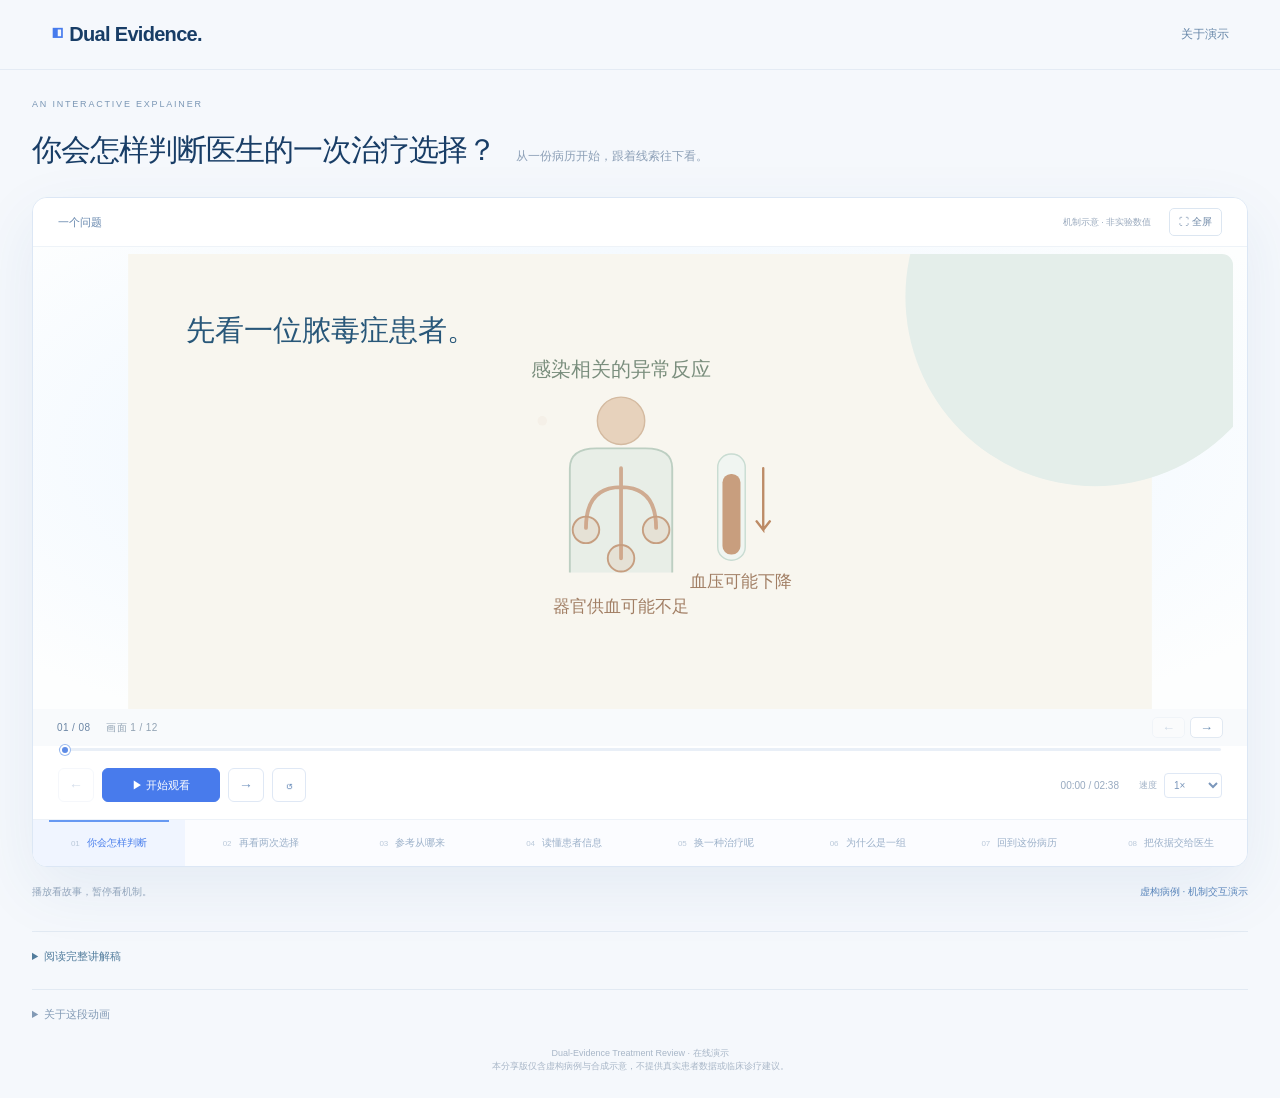
==== mechanism.html @ b8f43f41 "Publish interactive treatment-review demo" ====
<!doctype html>
<html lang="zh-CN"><head><meta charset="utf-8"><meta name="viewport" content="width=device-width,initial-scale=1"><meta name="description" content="从一次医生的治疗选择出发，跟随病历中的线索理解双视角复盘。"><title>你会怎样判断这次治疗选择？— Dual Evidence</title><link rel="stylesheet" href="mechanism.css"><link rel="stylesheet" href="motion-design.css"><link rel="stylesheet" href="story-opening.css"><link rel="stylesheet" href="narration.css?v=casemotion20261106"><link rel="stylesheet" href="intro-storyboard.css?v=casemotion20261106"><link rel="stylesheet" href="crowd-frequency.css?v=casemotion20261106"><script defer src="crowd-frequency.js?v=casemotion20261106"></script><script defer src="motion-design.js?v=casemotion20261106"></script><link rel="stylesheet" href="dose-primer.css?v=casemotion20261106"><script defer src="dose-primer.js?v=casemotion20261106"></script><script defer src="intro-storyboard.js?v=casemotion20261106"></script><script defer src="story-opening.js?v=casemotion20261106"></script><script defer src="narration.js?v=casemotion20261106"></script><script defer src="cue-flow.js?v=casemotion20261106"></script><link rel="stylesheet" href="mechanism-story.css?v=casemotion20261106"><script defer src="mechanism-story.js?v=casemotion20261106"></script><script defer src="mechanism.js?v=casemotion20261106"></script></head>
<body>
<header class="mg-header"><a href="index.html" class="brand"><span>◧</span> Dual Evidence.</a><a href="#about">关于演示</a></header>
<main>
<div class="page-intro"><p>AN INTERACTIVE EXPLAINER</p><h1>你会怎样判断医生的一次治疗选择？</h1><span>从一份病历开始，跟着线索往下看。</span></div>
<section id="film" class="film" tabindex="0" aria-label="可交互算法机制动画">
<div class="film-top"><span id="act-label">THE QUESTION / 一个问题</span><div><span class="schematic">机制示意 · 非实验数值</span><button id="fullscreen" aria-label="切换全屏">⛶ 全屏</button></div></div>
<div class="stage-wrap"><div class="stage" id="stage" aria-label="动画画面"></div><button id="camera" class="camera">看全图</button></div>
<div class="caption-row"><div class="narration-meta"><span id="scene-counter">01 / 08</span><span id="narration-position">讲解</span><div class="sentence-controls"><button id="sentence-prev" aria-label="上一句讲解">←</button><button id="sentence-next" aria-label="下一句讲解">→</button></div></div><p id="caption" aria-live="polite"></p></div>
<div id="story-controls" class="story-controls" hidden><span>合成情境 · 非真实病例</span><div role="group" aria-label="比较两种信息视角"><button id="frequency-only" aria-pressed="false">只看历史频率</button><button id="patient-context" aria-pressed="true">＋ 加入患者信息</button></div></div>
<div class="progress-track"><label class="sr-only" for="seek">影片进度</label><input id="seek" type="range" min="0" max="86" step="0.1" value="0"></div>
<div class="controls"><div class="play-controls"><button id="previous" aria-label="上一幕">←</button><button id="play" class="play">▶ 开始观看</button><button id="next" aria-label="下一幕">→</button><button id="restart" aria-label="从头播放">↺</button></div><span id="clock">00:00 / 01:26</span><label class="speed"><span>速度</span><select id="speed" aria-label="播放速度"><option value="0.75">0.75×</option><option value="1" selected>1×</option><option value="1.5">1.5×</option></select></label></div>
<nav id="chapters" class="chapters" aria-label="动画章节"></nav>
</section>
<div class="under-film"><span>播放看故事，暂停看机制。</span><a href="#about">虚构病例 · 机制交互演示</a></div>
<details class="notes transcript"><summary>阅读完整讲解稿</summary><div id="transcript"></div></details>
<details class="notes"><summary>关于这段动画</summary><p>脓毒症定义参考 <a href="https://www.who.int/health-topics/sepsis/" target="_blank" rel="noopener">WHO</a>，临床背景参考 <a href="https://sccm.org/survivingsepsiscampaign/guidelines-and-resources/surviving-sepsis-campaign-adult-guidelines" target="_blank" rel="noopener">Surviving Sepsis Campaign 指南</a>。是否补液、是否使用升压药及具体剂量，需结合患者情况判断。本页说明研究方法。</p><p>图形、轨迹与档位均为机制示意。一个联合 latent–Practice 模型、一个配套 GRU；不进行 latent 平均或多模型投票。点击画面中的节点查看对应定义。</p><p>历史记录动作用于训练监督；新病例的当前记录动作在参考生成后进入复盘比较。预测比较的解释限于模型支持，真实治疗效应还需要因果研究。完整的分支资格、目标细化和停止规则未在动画展开。</p><p>原创 SVG / CSS 动效，无外部素材或模型调用。键盘：左右箭头切幕，空格播放；系统减少动态效果设置会简化运动。</p></details>
</main>
<dialog id="detail" class="detail"><button id="close-detail" class="close-detail" aria-label="关闭机制说明">×</button><span id="detail-tag"></span><h2 id="detail-title"></h2><div id="detail-body"></div><button id="resume-detail" class="resume-detail">继续观看 →</button></dialog>
<footer id="about">Dual-Evidence Treatment Review · 在线演示<br>本分享版仅含虚构病例与合成示意，不提供真实患者数据或临床诊疗建议。</footer>
</body></html>
---- mechanism.css ----
:root{font-family:Inter,-apple-system,BlinkMacSystemFont,"PingFang SC","Microsoft YaHei",sans-serif;color:#183d66;background:#f5f8fc;font-synthesis:none;--blue:#467bed;--teal:#24a9a6;--orange:#ed9971;--ink:#183d66;--muted:#7b91ac}*{box-sizing:border-box}body{margin:0}a{color:inherit;text-decoration:none}button,input,select{font:inherit}button{cursor:pointer}button:focus-visible,a:focus-visible,input:focus-visible,select:focus-visible,summary:focus-visible,[tabindex]:focus-visible{outline:3px solid #ffba83;outline-offset:5px}button:disabled{opacity:.3;cursor:default}.mg-header{height:70px;display:flex;align-items:center;justify-content:space-between;padding:0 4vw;border-bottom:1px solid #e4ebf4}.brand{font-size:20px;font-weight:750;letter-spacing:-.7px}.brand span{color:var(--blue);font-size:27px;vertical-align:-2px}.mg-header>a:last-child{font-size:12px;color:#6686a8}main{max-width:1380px;padding:0 32px;margin:auto}.page-intro{padding:29px 0 25px;display:flex;align-items:baseline;gap:20px;flex-wrap:wrap}.page-intro p{font-size:9px;letter-spacing:1.8px;color:#7b97b5;flex-basis:100%;margin:0 0 -7px}.page-intro h1{font-size:30px;line-height:1.5;letter-spacing:-1px;font-weight:600;margin:0}.page-intro>span{color:#8da0b7;font-size:12px}.film{--progress:0%;background:#fff;border:1px solid #dce7f5;border-radius:15px;overflow:hidden;box-shadow:0 15px 55px #2257a511;outline:none;position:relative}.film-top{height:49px;padding:0 25px;display:flex;align-items:center;justify-content:space-between;border-bottom:1px solid #eef3f8}.film-top>span{font-size:11px;font-weight:650;color:#6586ad}.film-top>div{display:flex;align-items:center;gap:18px}.schematic{font-size:9px;color:#99a9bd}.film-top button{background:none;border:1px solid #dce6f1;border-radius:5px;color:#6d87a6;padding:6px 9px;font-size:10px}.stage{background:radial-gradient(ellipse at 50% 30%,#edf5ff 0%,#f9fcff 49%,#fff 79%);position:relative;padding:7px 14px 0;min-height:260px}.stage svg{width:100%;max-height:455px;display:block;overflow:visible}.stage text{font-family:inherit}.scene-root{animation:scene-in .5s ease}.svg-label{font-size:21px;fill:#355c87;font-weight:550}.svg-overline{font-size:16px;fill:#6688ad;font-weight:600}.svg-small{font-size:15px;fill:#95a6b8}.orange-text{font-size:16px;fill:#d28d69}.statement{font-size:34px;font-weight:650;fill:#278e9d;letter-spacing:1px}.big-symbol{font-size:66px;fill:#b0c5dd;font-weight:300}.card>rect:not(.card-shadow){fill:#fff;stroke:#c9dbf6;stroke-width:1.5}.card.teal>rect:not(.card-shadow){fill:#f2fcfa;stroke:#99d5ce}.card.orange>rect:not(.card-shadow){fill:#fff8f3;stroke:#f2c6ad}.card-shadow{fill:#2f6bb40a;stroke:none}.card-title{font-size:24px;fill:#285588;font-weight:600}.card.teal .card-title{fill:#268c88}.card.orange .card-title{fill:#c07b54}.card-sub{font-size:16px;fill:#94a9bf}.connector{fill:none;stroke-width:2;stroke:#bed4f4}.connector.teal{stroke:#aadbd4}.connector.orange{stroke:#ecc7af}.arrow.blue{fill:#8fbae9}.arrow.teal{fill:#78c9bd}.arrow.orange{fill:#e1af8b}.travel circle{fill:#5a8bed;filter:drop-shadow(0 0 5px #92b6ff)}.travel.teal circle{fill:#41b9aa}.travel.orange circle{fill:#efb18a}.distribution-card>rect{fill:#fff;stroke:#d5e4f4;stroke-width:1.5;filter:drop-shadow(0 10px 15px #3668a70b)}.bar.blue{fill:#6d9eee}.bar.teal{fill:#64c6b8}.bar.orange{fill:#eaa77c}.distribution-card .bar:last-child{fill:#ecaa7c}.hotspot{cursor:pointer;outline:none}.hotspot .hot-pin circle{fill:#fff;stroke:#8eb9f3;stroke-width:1.4}.hotspot .hot-pin path{stroke:#548ce1;stroke-width:1.4;fill:none}.hotspot:hover .hot-pin circle,.hotspot:focus-visible .hot-pin circle{fill:#dcecff;stroke:#528ce6;stroke-width:2}.hotspot:hover .card-shadow{fill:#3d74b11b}.hotspot:focus-visible>rect,.hotspot:focus-visible .card>rect:not(.card-shadow){stroke:#eea56f;stroke-width:3}.is-playing .hot-pin circle{animation:hotpulse 3s ease-in-out infinite}.panel>rect{fill:#fff;stroke:#d0e1f7;stroke-width:1.5;filter:drop-shadow(0 8px 15px #356fbc0c)}.panel.teal>rect{fill:#f6fffc;stroke:#b7e6db}.panel-title{font-size:25px;font-weight:650;fill:#416a9f}.panel.teal .panel-title{fill:#279a91}.panel-caption{font-size:18px;fill:#6c8dac}.panel.teal .panel-caption{fill:#5ca797}.set-tile rect{fill:#edf2f8;stroke:#e2eaf4;stroke-width:1}.set-tile.selected rect{fill:#a5ded0;stroke:#68c0ad;stroke-width:1.2}.tile-number{font-size:18px;fill:#a3b4c7}.set-tile.selected .tile-number{fill:#287a6d;font-weight:600}.tag rect{fill:#edf4ff;stroke:#cce0fb;stroke-width:1}.tag.teal rect{fill:#e8f8f0;stroke:#b9e6d6}.tag.orange rect{fill:#fff2e9;stroke:#f1d5bf}.tag-text{font-size:13px;fill:#7b98bc}.tag.teal .tag-text{fill:#60a491}.person-head{fill:#f2c9af}.person-body{fill:#6b98e4}.doctor-body{fill:#fff;stroke:#a4bddb;stroke-width:1.5}.coat-line{fill:none;stroke:#aac5dd;stroke-width:2}.doctor-cross{fill:none;stroke:#4eb6aa;stroke-width:3}.timeline-line{stroke:#d0e0f2;stroke-width:2}.timeline-dot{fill:#8db5ed}.dose-bar{fill:#edbb91}.halo{fill:#e3edfd;stroke:#c8ddf8;stroke-dasharray:5 10}.core{fill:url(#coreGradient);stroke:#99bceb;stroke-width:1.5;filter:drop-shadow(0 10px 14px #3665a826)}.core-title{font-size:25px;fill:#fff;font-weight:600}.core-sub{font-size:16px;fill:#a8c8e7}.learning-core .core-sub{fill:#d2f0f2}.history-stack>rect{fill:#fff;stroke:#cbdcf1;stroke-width:1.5}.history-stack>rect:nth-child(1){fill:#e8f0fa}.history-stack>rect:nth-child(2){fill:#f2f7fd}.chart-axis{stroke:#d9e4f0;stroke-width:1.5;fill:none}.draw{fill:none;stroke-width:4;stroke-linejoin:round;stroke-linecap:round}.draw.blue{stroke:#5e8ce9}.draw.teal{stroke:#42baa8}.draw.orange{stroke:#e8ac84}.latent-halo{fill:#dceaff;stroke:#c1d7fa;stroke-dasharray:4 7}.latent-circle{fill:#5b8ce8;stroke:#aac8f8;stroke-width:3;filter:drop-shadow(0 0 14px #80aeef55)}.latent-z{font-size:34px;font-style:italic;fill:white}.gru-core>rect{fill:#467ded;stroke:#c6dbfb;stroke-width:1.5;filter:drop-shadow(0 12px 18px #386ac426)}.model-title{fill:#fff;font-size:38px;font-weight:700;letter-spacing:3px}.recur-arrow{stroke:#92b9ef;stroke-width:2;fill:none;stroke-dasharray:5 5}.future-chart>rect{fill:#fff;stroke:#d5e4f5;stroke-width:1.5}.rule-sheet>rect{fill:#fff;stroke:#d3e1f3;stroke-width:1.5;filter:drop-shadow(0 8px 10px #3057970c)}.sheet-line{fill:none;stroke:#d3e0ef;stroke-width:5;stroke-linecap:round}.direction-up,.direction-down{font-size:46px;fill:#82b6e7}.direction-down{fill:#86cdbb}.range-learner>rect{fill:#effaf7;stroke:#a7d9cd;stroke-width:1.5}.range-learner .card-title{font-size:24px;fill:#329d91}.range-learner .card-sub{fill:#76b4a5}.fixed-model>rect{fill:#467cea;stroke:#bfdbfe;stroke-width:2;filter:drop-shadow(0 10px 14px #3667ab22)}.fixed-model .card-title{fill:#fff}.lock rect{fill:#d7e8ff}.lock path{stroke:#d7e8ff;stroke-width:3;fill:none}.mini-reference>rect{fill:#fff;stroke:#c8def7;stroke-width:1.5}.mini-reference.teal>rect{fill:#f3fcf8;stroke:#b3e2d3}.evidence-card>rect{fill:white;stroke:#d1e2f5;stroke-width:1.5}.evidence-card.teal>rect{stroke:#bce4d8}.packet-stack>rect{fill:#fff;stroke:#c1d4ef;stroke-width:1.5}.packet-stack>rect:first-child{fill:#ebf3fc}.packet-stack .card-title{font-size:23px}.evidence-dot{fill:#84cdb5}.data-dot{fill:#8bb2ed}.caption-row{display:flex;align-items:center;justify-content:space-between;gap:20px;padding:12px 30px 25px;min-height:75px}.caption-row>span:first-child{font-size:10px;letter-spacing:1px;color:#a5b6c8;white-space:nowrap}.caption-row p{font-size:21px;line-height:1.6;color:#395c84;font-weight:500;margin:0;text-align:center;flex:1;letter-spacing:-.3px}.click-hint{font-size:9px;color:#97aec7;display:flex;align-items:center;gap:6px;white-space:nowrap}.click-hint i{width:6px;height:6px;background:#88b5f0;border-radius:50%;box-shadow:0 0 0 3px #edf5ff}.progress-track{padding:0 26px;line-height:0}.progress-track input{appearance:none;width:100%;margin:0;height:3px;cursor:pointer;border-radius:4px;background:linear-gradient(to right,#5d8be6 var(--progress),#e9eff7 var(--progress))}.progress-track input::-webkit-slider-thumb{appearance:none;width:10px;height:10px;border-radius:50%;background:#5d8be6;border:2px solid white;box-shadow:0 0 0 1px #9dbbee}.progress-track input::-moz-range-thumb{width:8px;height:8px;border-radius:50%;background:#5d8be6;border:2px solid white}.controls{display:flex;align-items:center;gap:20px;padding:17px 25px}.play-controls{display:flex;align-items:center;gap:8px}.controls button{border:1px solid #dfe8f5;border-radius:6px;background:#fff;color:#7495bf;padding:0 10px;height:34px;min-width:34px;font-size:14px}.controls button:hover{background:#f3f7fd}.controls .play{padding:0 21px;background:#487bec;border-color:#487bec;color:#fff;font-size:11px;font-weight:600;min-width:118px}.controls .play:hover{background:#376bd9}#clock{margin-left:auto;font-size:10px;color:#98aac0;font-variant-numeric:tabular-nums;white-space:nowrap}.speed{font-size:9px;color:#a0b1c6;display:flex;align-items:center;gap:7px}.speed select{font-size:10px;color:#7b97bb;border:1px solid #dfe8f5;background:white;border-radius:4px;padding:5px}.chapters{display:grid;grid-template-columns:repeat(8,1fr);border-top:1px solid #edf2f8;background:#fbfcff}.chapters button{padding:16px 9px;border:0;background:transparent;color:#9bb0c9;font-size:10px;position:relative;white-space:nowrap}.chapters button>span{font-size:8px;margin-right:7px;color:#bac9da}.chapters button[aria-pressed=true]{color:#487eec;background:#f0f5ff}.chapters button[aria-pressed=true]:before{content:"";position:absolute;top:0;left:16px;right:16px;background:#6799f2;height:2px}.chapters button:hover{background:#f3f7fd}.under-film{display:flex;align-items:center;justify-content:space-between;padding:18px 0;font-size:10px;color:#96a8bd}.under-film a{color:#5d88bd}.notes{margin:14px 0 25px;border-top:1px solid #e2eaf3;padding-top:17px}.notes summary{cursor:pointer;font-size:11px;color:#829ab5}.notes p{font-size:11px;color:#93a4b9;line-height:1.9;max-width:1000px}.detail{border:1px solid #d4e3f5;padding:35px;max-width:580px;width:calc(100% - 36px);border-radius:19px;color:#35577f;box-shadow:0 30px 100px #16386b33;max-height:85vh;overflow:auto}.detail::backdrop{background:#17396944;backdrop-filter:blur(7px)}.detail>span{font-size:10px;letter-spacing:1.8px;color:#84a3c5}.detail h2{font-size:23px;line-height:1.5;font-weight:550;margin:13px 0 22px;letter-spacing:-.5px}.detail p{font-size:13px;line-height:1.95;color:#718ba7;margin:13px 0}.close-detail{position:absolute;top:14px;right:15px;border:0;background:none;color:#a4b5c8;font-size:25px;width:30px;height:30px}.formula{font-size:16px;line-height:1.9;padding:17px 20px;background:#f0f6ff;border-left:2px solid #8bb2ed;border-radius:5px;color:#5d83b6;margin:17px 0}.detail-pair{display:grid;grid-template-columns:1fr 1fr;gap:13px;margin:22px 0}.detail-pair>span{background:#f4f8fd;padding:17px;border-radius:9px;color:#92a7be;font-size:11px;line-height:1.8}.detail-pair b{color:#6186b0;font-size:14px;font-weight:550}.resume-detail{margin-top:15px;border:0;background:#497cec;border-radius:6px;padding:12px 18px;color:white;font-size:12px}.detail-link{font-size:12px;color:#5388d9;display:inline-block;margin-top:14px}footer{font-size:9px;color:#a8b6c7;text-align:center;padding:0 0 25px}.sr-only{position:absolute;width:1px;height:1px;margin:-1px;overflow:hidden;clip:rect(0,0,0,0);white-space:nowrap;border:0}.film:fullscreen{width:100vw;height:100vh;border-radius:0;display:flex;flex-direction:column}.film:fullscreen .stage{flex:1;min-height:150px;display:flex;align-items:center;justify-content:center}.film:fullscreen .stage svg{max-height:67vh}.film:fullscreen .caption-row{min-height:70px}.theater .film{position:fixed;inset:0;z-index:10;border-radius:0;overflow:auto}.theater{overflow:hidden}.theater .stage svg{max-height:60vh}@keyframes hotpulse{50%{stroke:#487df0;filter:drop-shadow(0 0 5px #8bbcff)}}@keyframes scene-in{from{opacity:.4;transform:translateY(6px)}to{opacity:1;transform:translateY(0)}}
@media(min-width:601px) and (max-height:850px){.stage svg{max-height:385px}.film:fullscreen .stage svg{max-height:58vh}.caption-row{padding:8px 25px 19px;min-height:64px}.controls{padding:14px 25px}.film:fullscreen .stage{min-height:200px}}
@media(max-width:900px){main{padding:0 20px}.page-intro h1{font-size:26px}.page-intro>span{font-size:11px}.caption-row p{font-size:17px}.click-hint{font-size:8px}.chapters button{font-size:9px;padding:15px 4px}.chapters button>span{display:none}.stage{padding:4px 0}.detail h2{font-size:21px}}
@media(max-width:600px){.mg-header{height:58px;padding:0 18px}.brand{font-size:17px}.brand span{font-size:22px}.mg-header>a:last-child{font-size:10px}main{padding:0 12px}.page-intro{padding:25px 4px 20px;gap:12px}.page-intro h1{font-size:25px}.page-intro p{font-size:8px;margin-bottom:-4px}.page-intro>span{display:none}.film{border-radius:11px}.film-top{height:42px;padding:0 14px}.film-top>span{font-size:10px}.film-top>div{gap:8px}.schematic{font-size:7px}.film-top button{font-size:8px;padding:5px 7px}.stage{overflow-x:auto;min-height:270px;padding:18px 12px 8px;scrollbar-color:#9ebced #f1f6fd}.stage svg{min-width:720px;width:720px;height:320px;max-height:none}.caption-row{display:grid;grid-template-columns:1fr auto;gap:8px;padding:12px 17px 20px;min-height:95px}.caption-row>span:first-child{font-size:8px}.caption-row p{grid-column:1/-1;grid-row:2;font-size:17px;text-align:left;line-height:1.7;letter-spacing:0}.click-hint{grid-column:2;grid-row:1;font-size:8px}.click-hint:before{content:"左右滑动画面 · ";font-size:8px}.progress-track{padding:0 17px}.controls{padding:15px 13px;gap:9px;flex-wrap:wrap}.play-controls{gap:5px}.controls button{min-width:28px;padding:0 7px;height:32px;font-size:12px}.controls .play{min-width:93px;padding:0 10px;font-size:10px}.controls #restart{display:none}#clock{font-size:8px;margin-left:auto}.speed{gap:0}.speed>span{display:none}.speed select{font-size:8px;padding:5px 3px}.chapters{grid-template-columns:repeat(4,1fr)}.chapters button{font-size:9px;padding:12px 7px;border-top:1px solid #edf2f8}.under-film{font-size:9px;gap:15px;line-height:1.8;align-items:flex-start}.notes p{font-size:10px}.detail{padding:29px 22px}.detail h2{font-size:20px}.detail p{font-size:12px}.formula{font-size:13px;padding:13px}.detail-pair{gap:9px}.detail-pair>span{padding:12px;font-size:10px}.detail-pair b{font-size:12px}.film:fullscreen .stage{display:block;flex:initial;min-height:0}.film:fullscreen .stage svg{max-height:none}.theater .stage svg{max-height:none}footer{font-size:8px}}
.stage-wrap{position:relative}.camera{display:none}.film:fullscreen .stage-wrap{flex:1;display:flex;align-items:center}.film:fullscreen .stage{width:100%}
@media(max-width:600px){.stage{padding:10px 0 23px;min-height:270px;overflow:hidden}.stage svg{width:100%;min-width:0;height:285px}.camera{display:block;position:absolute;bottom:1px;right:16px;padding:4px 9px;border:1px solid #dbe6f4;border-radius:4px;background:#ffffffdb;color:#8ea7c3;font-size:8px}.click-hint:before{content:none}.film:fullscreen .stage-wrap{display:block;flex:initial}.film:fullscreen .stage svg{height:285px}}
.comparison-mark circle{fill:#fff7ef;stroke:#efcaac;stroke-width:1.5}.compare-text{font-size:13px;fill:#c19674}
@media(prefers-reduced-motion:reduce){*{animation:none!important;scroll-behavior:auto!important}.travel{display:none}}
---- motion-design.css ----
/* Depth, material and original medical illustration accents. */
.stage{background:radial-gradient(ellipse at 48% 44%,#e7f3ff 0%,#f3f9ff 46%,#fdfefe 88%)}
.mg-layer,.mg-environment,.mg-foreground{pointer-events:none}
.mg-ground{fill:#7198cb0d}.mg-floor{stroke:#dce9f5;stroke-width:1;fill:none}.mg-atmosphere{fill:#dceeff;opacity:.25}.mg-frame{stroke:#b8d3ee;stroke-width:2;fill:none;opacity:.55}
.mg-orbit{fill:none;stroke:#b4d0f1;stroke-width:1.4;stroke-dasharray:55 12 4 12;opacity:.7}.mg-orbit.teal{stroke:#afdcd7}.mg-dot.blue{fill:#6796ed}.mg-dot.teal{fill:#4dbbad}.mg-dot.orange{fill:#eba774}
.mg-sheet rect{fill:#fff;stroke:#82aae7;stroke-width:1.6;filter:drop-shadow(0 3px 4px #3463a820)}.mg-sheet path{stroke:#a0bee8;stroke-width:2;fill:none;stroke-linecap:round}.mg-sheet circle{fill:#6696e4}.mg-sheet.teal rect{stroke:#6ec7b8}.mg-sheet.teal path{stroke:#91d5c9}.mg-sheet.teal circle{fill:#55b8a6}
.mg-icon>circle:first-child{fill:#fff;stroke:#b1cdee;stroke-width:1.5;filter:drop-shadow(0 5px 5px #315c9a0d)}.mg-icon>path,.mg-icon>circle:not(:first-child){fill:none;stroke:#73a1e7;stroke-width:2;stroke-linecap:round;stroke-linejoin:round}.mg-icon.teal>circle:first-child{stroke:#b0ded4}.mg-icon.teal>path,.mg-icon.teal>circle:not(:first-child){stroke:#54b8a8}
.mg-pulse{fill:none;stroke:#8ab2ee;stroke-width:2}.mg-pulse.teal{stroke:#65c8b8}.mg-pulse.orange{stroke:#efb089}.mg-support-bracket{fill:none;stroke:#47b49b;stroke-width:2.5;stroke-linecap:round}.mg-grid path{fill:none;stroke:#b7cfe5;stroke-width:.7;opacity:.27}
.mg-lens-glass{fill:#f4fbffe8;stroke:#6696e8;stroke-width:7;filter:drop-shadow(0 7px 8px #294f9d20)}.mg-lens-rim{fill:none;stroke:#c2d9ff;stroke-width:2}.mg-lens-handle{stroke:#4c7ed2;stroke-width:14;stroke-linecap:round}.mg-lens-shine{fill:none;stroke:white;stroke-width:5;stroke-linecap:round}.mg-lens-shadow{fill:#3a69a312}.mg-rare-bar{fill:#efa875;stroke:#df9269;stroke-width:1.5}
.mg-feedback{stroke:#a5c2e4;stroke-width:1.5;stroke-dasharray:5 6;fill:none;opacity:.6}.mg-scan{stroke:#9bbde8;stroke-width:1.5;stroke-dasharray:4 4}.mg-scan-light{fill:#aacffc18}
.mg-param rect{fill:#eaf2fd;stroke:#b7d0ef;stroke-width:1.3}.mg-param text{font-size:22px;text-anchor:middle;fill:#8faed0;font-style:italic}.mg-param.active rect{fill:#6396e7;stroke:#447bd4}.mg-param.active text{fill:white}.mg-param.teal.active rect{fill:#50b9a9;stroke:#339d8d}.mg-param-link{fill:none;stroke:#95b7cd;stroke-width:2}
.mg-package-ticks{fill:none;stroke:#54bba6;stroke-width:2;stroke-linecap:round;stroke-linejoin:round}.mg-human-arc{fill:none;stroke:#a1d8ca;stroke-width:3;stroke-linecap:round}.mg-people circle{fill:#9cbce8}.mg-people path{fill:#c8daf2}
.card-shadow{fill:#376baf10}.rule-sheet>rect,.panel>rect,.mini-reference>rect,.packet-stack>rect{filter:drop-shadow(0 8px 12px #3668a711)}
.film{box-shadow:0 22px 65px #25539514}.film-top{background:#ffffffed}.stage svg{isolation:isolate}
.mg-person-shadow{fill:#4675b412}.mg-hair{fill:#355b85}.mg-face{stroke:#b47f63;stroke-width:1.5;stroke-linecap:round;fill:none}.mg-patient-seam{fill:none;stroke:#5787cf;stroke-width:2}.mg-collar{fill:none;stroke:#b7d2fb;stroke-width:2}.mg-pocket{fill:#a2c2f1}.mg-tablet{fill:#eff6ff;stroke:#91b5e0;stroke-width:1.5}.mg-doctor-arm{fill:none;stroke:#bfd2e5;stroke-width:8;stroke-linecap:round}
---- story-opening.css ----
/* Editorial medical motion graphics: warm paper, ink-blue, restrained coral.
   The same coral action token persists across both evidence views. */
.stage svg.story-svg{border-radius:10px;overflow:hidden}.story-kicker{fill:#73889a;font-size:15px;letter-spacing:1px;font-weight:600}.story-display{fill:#234e71;font-size:39px;font-weight:650;letter-spacing:-1px}.story-heading{fill:#234e71;font-size:29px;font-weight:600}.story-small{fill:#6b8293;font-size:18px}.story-word{fill:#4c84b1;font-size:72px;font-weight:650}.story-question{fill:#bc805f;font-size:43px;font-weight:500}.story-takeaway{fill:#338f85;font-size:22px;font-weight:600}
.story-action>rect{fill:#f2be9e;stroke:#d99d7b;stroke-width:1.5;filter:drop-shadow(0 11px 8px #6d8b9e1c)}.story-action>path{stroke:#fff5e9;stroke-width:6;fill:none;stroke-linecap:round}.story-action-label{fill:#8b593d;font-size:20px;font-weight:600}.story-link{fill:none;stroke:#b6c7d2;stroke-width:2;stroke-dasharray:5 5}.story-pill rect{fill:#e7eef5;stroke:#c7d7e5}.story-pill.teal rect{fill:#d8eee5;stroke:#b2d9cb}.story-pill-label{fill:#577a95;font-size:15px;font-weight:550}.story-pill.teal .story-pill-label{fill:#367e70}.story-vital rect{fill:white;stroke:#bed6cd;stroke-width:2}.story-vital path{fill:none;stroke:#5aab97;stroke-width:3;stroke-linejoin:round}
.story-case-bg{fill:#fffefa;stroke:#cedcde;stroke-width:1.2;filter:drop-shadow(0 8px 9px #46637d0b)}.case-common .story-case-bg{fill:#fffcf8}.story-case-title{font-size:21px;fill:#315d7c;font-weight:600}.story-axis-label{fill:#718b9e;font-size:14px}.story-baseline{stroke:#d5e0e9;stroke-width:1.5}.story-range{fill:#bce2d2;stroke:#8bc4ad;stroke-width:1.2}.story-scale{stroke:#b8c6cf;stroke-width:2}.story-tick{fill:#7792a7}.story-level{fill:#8da1b0;font-size:13px}.story-marker circle{fill:#e6a07d;stroke:#fff8ef;stroke-width:3}.story-marker path{fill:#d8926e}.story-marker-label{fill:#b37755;font-size:13px;font-weight:600}.story-case-outcome{fill:#397b6a;font-size:20px;font-weight:600}.case-common .story-case-outcome{fill:#a5704e}.story-case-reason{fill:#6e8798;font-size:14px}.story-bottom{fill:#416b87;font-size:19px;font-weight:550}
.story-frequency-only{display:none}.frequency-only .story-with-patient{visibility:hidden}.frequency-only .story-frequency-only{display:inline}.story-hidden-line{stroke:#d8e2e7;stroke-width:2;stroke-dasharray:6 7}.story-hidden-label{fill:#91a0aa;font-size:17px}
.story-legend{fill:#78909b;font-size:13px}.story-flight{pointer-events:none}.story-flight rect{fill:#e6a07d;stroke:white;stroke-width:2;filter:drop-shadow(0 3px 5px #b7774b35)}
.story-controls{display:flex;justify-content:space-between;align-items:center;margin:-7px 30px 20px;gap:14px}.story-controls[hidden]{display:none}.story-controls>span{font-size:10px;color:#8a9ba9}.story-controls>div{display:flex;background:#f0f4f7;padding:3px;border-radius:8px;gap:3px}.story-controls button{font-size:11px;border:0;padding:9px 14px;border-radius:6px;color:#72889b;background:transparent}.story-controls button[aria-pressed=true]{background:#fff;color:#377d76;box-shadow:0 2px 5px #35557312}.story-controls button:hover{background:#e3efed}
@media(max-width:600px){.story-controls{margin:-5px 16px 18px;flex-direction:column;align-items:flex-start;gap:9px}.story-controls>div{width:100%}.story-controls button{flex:1;font-size:10px;padding:10px 6px}.story-controls>span{font-size:8px}.story-svg{border-radius:0}}
@media(max-width:600px){.stage.story-cases svg{height:auto;aspect-ratio:540/850;max-height:none}.stage.story-cases{padding-bottom:0}.story-cases .story-heading{font-size:22px}.story-cases .story-bottom{font-size:17px}.story-cases+.camera{display:none}.story-cases .story-legend{display:none}}
---- narration.css ----
.caption-row{display:block;padding:15px 32px 23px;min-height:125px;border-top:1px solid #edf1f5;background:#fff}.narration-meta{display:flex;align-items:center;gap:16px;margin-bottom:10px;color:#92a3b4;font-size:10px;letter-spacing:.4px}.narration-meta>span:first-child{color:#6b86a5}.sentence-controls{display:flex;gap:5px;margin-left:auto}.sentence-controls button{border:1px solid #e1e9f2;background:white;border-radius:5px;color:#6f91b5;font-size:13px;padding:2px 9px}.sentence-controls button:hover{background:#edf5fc}.caption-row p{text-align:left;font-size:19px;line-height:1.85;max-width:1050px;margin:0 auto;font-weight:450;letter-spacing:0;color:#365771}.transcript h3{font-size:14px;font-weight:600;color:#50728f;margin:25px 0 10px}.transcript p{font-size:13px;max-width:900px;color:#698198}.transcript summary{color:#527d9d}
@media(max-width:600px){.caption-row{display:block;padding:15px 19px 21px;min-height:150px}.caption-row p{font-size:16px;line-height:1.9}.narration-meta{font-size:9px;gap:12px}.sentence-controls button{padding:3px 10px}.transcript p{font-size:12px}.transcript h3{font-size:13px}}
@media(min-width:601px) and (max-height:850px){.stage svg{max-height:340px}.caption-row{padding:12px 27px 18px;min-height:116px}.caption-row p{font-size:18px}}
/* Short opening captions are embedded in the SVG composition. Full explanation
   remains in the transcript and accessible live region, without a duplicate box. */
.inline-story .caption-row{min-height:0;padding:8px 24px;border-top:0;background:#f8fafc}
.inline-story .narration-meta{margin:0}
.inline-story #caption{position:absolute;width:1px;height:1px;overflow:hidden;clip-path:inset(50%);white-space:nowrap;padding:0;margin:-1px}
.inline-story .story-controls{margin:8px 24px 12px}
.cue-focus{fill:none;stroke:#60a995;stroke-width:2;pointer-events:none}
.timeline-dot.cue-record-active{fill:#e2a17c;stroke:#fff;stroke-width:2}
@media(max-width:600px){.inline-story .caption-row{padding:7px 16px}.inline-story .intro-stage .ib-title,.inline-story .story-cases .story-heading{font-size:23px}.inline-story .story-controls{margin:8px 16px 12px}}
---- intro-storyboard.css ----
.stage svg.intro-board{overflow:hidden;border-radius:11px}.ib-title{fill:#285779;font-size:31px;font-weight:650}.ib-label{font-size:21px;fill:#446c85}.ib-small{font-size:15px;fill:#6d899c}.ib-record{fill:#fffdfa;stroke:#c8d9e3;stroke-width:1.4}.ib-lines{stroke:#d0dde7;stroke-width:3;stroke-linecap:round;fill:none}.ib-treatment{fill:#c49272}.ib-axis{fill:none;stroke:#b9ccd7;stroke-width:2}.ib-bar{fill:#6f9dbf}.ib-callout{font-size:17px;fill:#728c9b}.ib-bridge path{fill:none;stroke:#97b7c6;stroke-width:2}.ib-model{fill:#4c83b1;stroke:#a9c9df;stroke-width:2}.ib-model-title{font-size:38px;fill:white;font-weight:650}.ib-model-sub{font-size:22px;fill:#e2eef5}.ib-draw{fill:none;stroke:#5ca992;stroke-width:3;stroke-linecap:round;stroke-linejoin:round}.ib-model~.ib-draw{stroke:#cde5ed}.ib-choice{fill:#f3f8fc;stroke:#b9cfdf;stroke-width:1.5}.ib-correct{fill:#fbf0e8;stroke:#dbb99f;stroke-width:1.5}.ib-question{font-size:28px;fill:#48718b}.ib-not-equal{font-size:38px;fill:#bd8b67}.ib-shadow{fill:#cbded944}.ib-state-card,.ib-response-card{fill:#fffdfa;stroke:#c2d8d3;stroke-width:1.5}.ib-active .ib-state-card{stroke:#69ad99;stroke-width:2.5}.ib-clinical{fill:#eff8f2;stroke:#b2d4c1;stroke-width:1.5}.ib-reference-title{font-size:30px;font-weight:600;fill:#44758c}.ib-range{fill:#b7dcca;stroke:#77b69e}.ib-point{fill:#6b9c90}.ib-beats{pointer-events:none}
.ib-action-arrow{fill:none;stroke:#c49272;stroke-width:3;stroke-linecap:round}.ib-pause{font-size:24px;fill:#9b7155;font-weight:600}
.ib-file-page{fill:#fffdfa;stroke:#d9e2e0;stroke-width:1.4}.ib-file-spine{fill:none;stroke:#e1e9e6;stroke-width:3}.ib-state-card,.ib-response-card{fill:#f7fbf9}
.ib-thread-halo{fill:#f2dfcb;opacity:.6}.ib-thread-label{text-anchor:middle;font-size:13px;fill:#aa7958}
@media(max-width:600px){.stage.intro-stage svg{height:auto;aspect-ratio:540/740;max-height:none}.stage.intro-stage{padding-bottom:0}.intro-stage .ib-title{font-size:25px}.intro-stage+.camera{display:none}}
.ib-case-name{font-size:28px;font-weight:650;fill:#355f70}.ib-case-value{font-size:26px;font-weight:600;fill:#9b7155}.ib-case-detail{font-size:18px;fill:#446c85}
---- crowd-frequency.css ----
.cf-people{fill:#6893ae}.cf-lane{fill:#dce8ed;opacity:.52}.cf-note,.cf-level,.cf-caption,.cf-small{text-anchor:middle;fill:#587b91;font-size:18px}.cf-level{font-size:20px}.cf-caption{font-size:17px}.cf-small{font-size:13px;fill:#8196a2}.cf-focus{fill:none;stroke:#ca956d;stroke-width:2;stroke-dasharray:5 5}.cf-current{fill:#d69466;stroke:#fffaf3;stroke-width:2}.cf-arrow{stroke:#c58d63;stroke-width:2;fill:none}.cf-current-label{fill:#b47c54;font-size:17px;text-anchor:middle}.cf-question{fill:#ab805f;font-size:24px;text-anchor:middle}.cf-strike{stroke:#c08a66;stroke-width:2;fill:none}.cf-stop{fill:#386e83;font-size:19px;text-anchor:middle}
---- dose-primer.css ----
.dp-card{fill:#fffefa;stroke:#ccdcd4;stroke-width:1.5}.dp-name{font-size:22px;fill:#68857d;text-anchor:middle}.dp-number{font-size:39px;font-weight:650;fill:#315d6a;text-anchor:middle}.dp-vessel{fill:#f0f5f1;stroke:#c9dcd2;stroke-width:1.5}.dp-water{fill:#90bdb1}.dp-zero,.dp-axis{stroke:#88ab9e;stroke-width:2.5;fill:none;stroke-linecap:round}.dp-axis-label{font-size:20px;fill:#5c8377;text-anchor:middle}.dp-explain{font-size:22px;fill:#355d6b}.dp-note{font-size:15px;fill:#81978c}
@media(max-width:600px){.stage.primer-stage svg{aspect-ratio:540/520}.dp-name{font-size:28px}.dp-number{font-size:46px}.dp-axis-label{font-size:21px}.dp-note{font-size:16px}}
.dp-treatment-icon{fill:none;stroke:#739f92;stroke-width:3;stroke-linecap:round;stroke-linejoin:round}.dp-context-title{font-size:29px;fill:#355f70;font-weight:600}.dp-context-sub{font-size:23px;fill:#6a887d}.dp-patient{fill:#e4eee7;stroke:#bad2c2;stroke-width:2}.dp-patient-label{font-size:21px;fill:#6b8a7d;text-anchor:middle}.dp-context-question{font-size:26px;fill:#466d79}
@media(max-width:600px){.dp-context-title{font-size:32px}.dp-context-sub{font-size:23px}.dp-context-question{font-size:23px}}
.dp-human-head{fill:#e7d2bc;stroke:#d4baa0;stroke-width:1.5}.dp-human-body{fill:#e8eee7;stroke:#bdcfc2;stroke-width:2}.dp-circulation{fill:none;stroke:#cfab91;stroke-width:4;stroke-linecap:round}.dp-organ{stroke:#c69e80;stroke-width:2}.dp-infection{fill:#cc9c7e}.dp-pressure{fill:#c89e7e}.dp-pressure-arrow{fill:none;stroke:#bd8b66;stroke-width:2.5;stroke-linecap:round}.dp-sepsis-label{font-size:21px;fill:#7a8e7d}.dp-organ-label,.dp-gauge-label{font-size:18px;fill:#a17e64}.dp-dose-track{fill:none;stroke:#bed0c5;stroke-width:3}.dp-dose-knob{fill:#d4aa88;stroke:#fffaf4;stroke-width:2}.dp-treatment-link{fill:none;stroke:#9fbdb0;stroke-width:2.5}
.dp-level-box{fill:#edf3ef;stroke:#c5d5cb;stroke-width:1}.dp-level-number{font-size:23px;font-weight:600;fill:#355f70;text-anchor:middle}
---- mechanism-story.css ----
.ms-paper{fill:#f7f7f0}.ms-title{fill:#285779;font-size:30px;font-weight:650}.ms-kicker{fill:#7e938f;font-size:15px}.ms-label{fill:#355e73;font-size:23px}.ms-sub{fill:#648183;font-size:18px}.ms-foot{fill:#879b98;font-size:13px}.ms-page{fill:#fffefa;stroke:#c9d8d1;stroke-width:1.5}.ms-page.back{fill:#e5ece6}.ms-dose{fill:#d8a885}.ms-trace{fill:none;stroke:#6fa795;stroke-width:4;stroke-linecap:round;stroke-linejoin:round}.ms-summary-halo{fill:#e4ede5;stroke:#c2d6cb;stroke-width:2}.ms-fragment{fill:#759fb6}.ms-output{fill:#fffefa;stroke:#c3d7cc;stroke-width:1.5}.ms-practice-bar{fill:#7eabc2}.ms-chip{fill:#edf3eb;stroke:#bed3bd;stroke-width:1}.ms-axis{stroke:#c3d0cb;stroke-width:3}.ms-level{fill:#dbe3dd;stroke:#b5c8be;stroke-width:2}.ms-level.supported{fill:#6ba78e;stroke:#48836e}.ms-band{fill:#acd5be;fill-opacity:.65;stroke:#65a388;stroke-width:2}.ms-bracket,.ms-direction{fill:none;stroke:#6c9a88;stroke-width:3;stroke-linecap:round;stroke-linejoin:round}
@media(max-width:600px){.stage.ms-stage{padding:0}.stage.ms-stage svg{height:auto;aspect-ratio:540/700;max-height:none}.mechanism-story-board .ms-title{font-size:23px}.mechanism-story-board .ms-foot{font-size:13px}.ms-stage+.camera{display:none}}
.ms-link{fill:none;stroke:#acc8ba;stroke-width:2}.ms-link-dot{fill:#6c9f91}
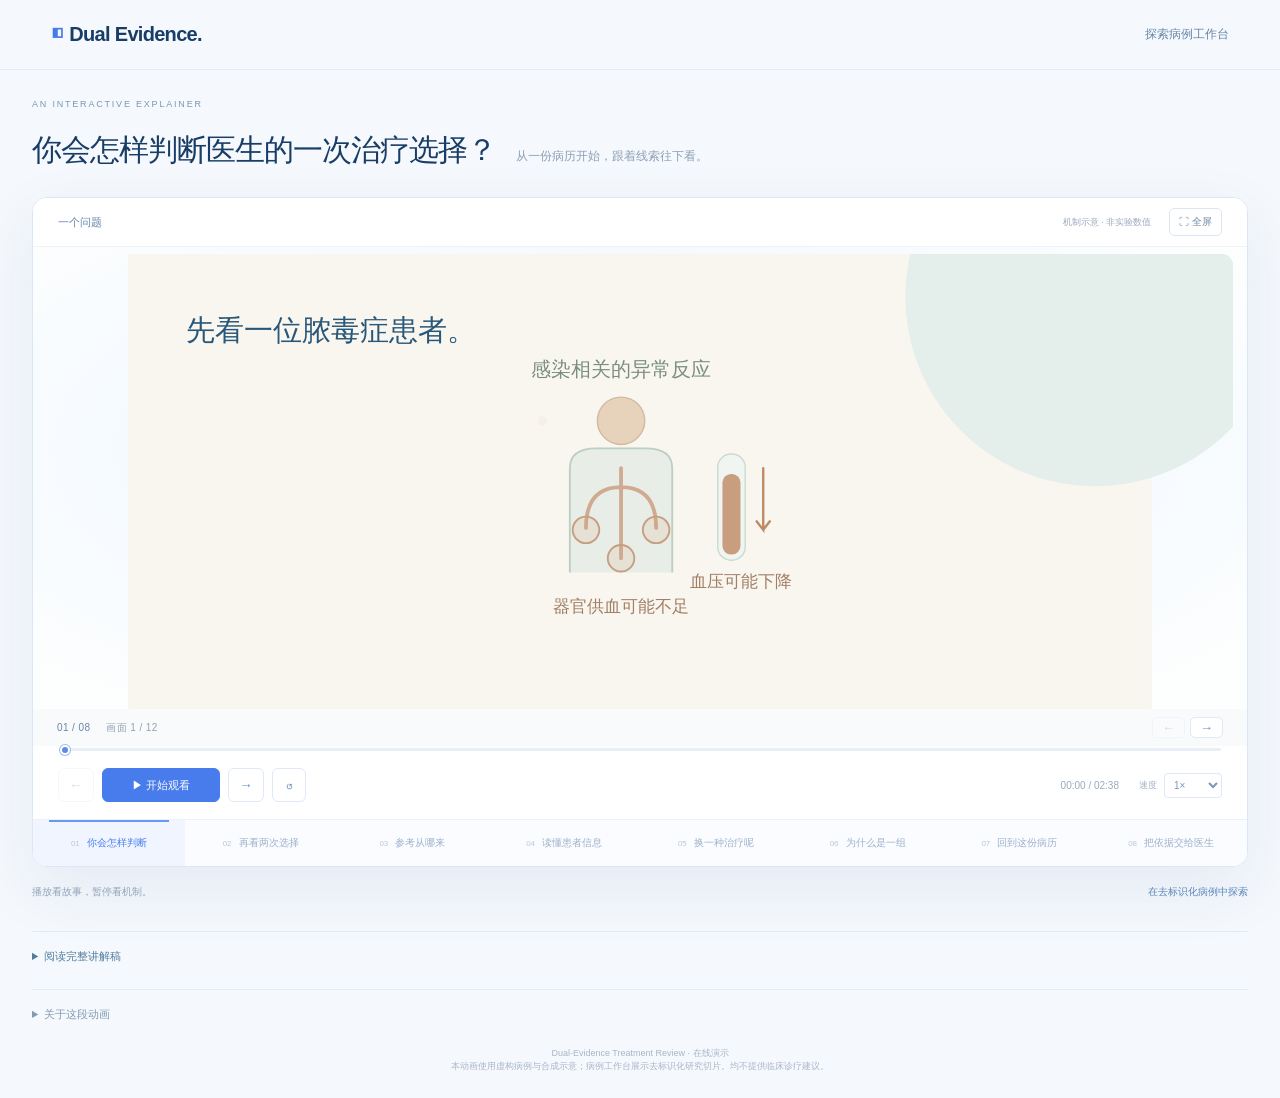
==== commit 71301d77: "Restore authorized de-identified case workbench and research views" ====
--- a/mechanism.html
+++ b/mechanism.html
@@ -1,7 +1,7 @@
 <!doctype html>
 <html lang="zh-CN"><head><meta charset="utf-8"><meta name="viewport" content="width=device-width,initial-scale=1"><meta name="description" content="从一次医生的治疗选择出发，跟随病历中的线索理解双视角复盘。"><title>你会怎样判断这次治疗选择？— Dual Evidence</title><link rel="stylesheet" href="mechanism.css"><link rel="stylesheet" href="motion-design.css"><link rel="stylesheet" href="story-opening.css"><link rel="stylesheet" href="narration.css?v=casemotion20261106"><link rel="stylesheet" href="intro-storyboard.css?v=casemotion20261106"><link rel="stylesheet" href="crowd-frequency.css?v=casemotion20261106"><script defer src="crowd-frequency.js?v=casemotion20261106"></script><script defer src="motion-design.js?v=casemotion20261106"></script><link rel="stylesheet" href="dose-primer.css?v=casemotion20261106"><script defer src="dose-primer.js?v=casemotion20261106"></script><script defer src="intro-storyboard.js?v=casemotion20261106"></script><script defer src="story-opening.js?v=casemotion20261106"></script><script defer src="narration.js?v=casemotion20261106"></script><script defer src="cue-flow.js?v=casemotion20261106"></script><link rel="stylesheet" href="mechanism-story.css?v=casemotion20261106"><script defer src="mechanism-story.js?v=casemotion20261106"></script><script defer src="mechanism.js?v=casemotion20261106"></script></head>
 <body>
-<header class="mg-header"><a href="index.html" class="brand"><span>◧</span> Dual Evidence.</a><a href="#about">关于演示</a></header>
+<header class="mg-header"><a href="index.html" class="brand"><span>◧</span> Dual Evidence.</a><a href="index.html#workbench">探索病例工作台</a></header>
 <main>
 <div class="page-intro"><p>AN INTERACTIVE EXPLAINER</p><h1>你会怎样判断医生的一次治疗选择？</h1><span>从一份病历开始，跟着线索往下看。</span></div>
 <section id="film" class="film" tabindex="0" aria-label="可交互算法机制动画">
@@ -13,10 +13,10 @@
 <div class="controls"><div class="play-controls"><button id="previous" aria-label="上一幕">←</button><button id="play" class="play">▶ 开始观看</button><button id="next" aria-label="下一幕">→</button><button id="restart" aria-label="从头播放">↺</button></div><span id="clock">00:00 / 01:26</span><label class="speed"><span>速度</span><select id="speed" aria-label="播放速度"><option value="0.75">0.75×</option><option value="1" selected>1×</option><option value="1.5">1.5×</option></select></label></div>
 <nav id="chapters" class="chapters" aria-label="动画章节"></nav>
 </section>
-<div class="under-film"><span>播放看故事，暂停看机制。</span><a href="#about">虚构病例 · 机制交互演示</a></div>
+<div class="under-film"><span>播放看故事，暂停看机制。</span><a href="index.html#workbench">在去标识化病例中探索</a></div>
 <details class="notes transcript"><summary>阅读完整讲解稿</summary><div id="transcript"></div></details>
 <details class="notes"><summary>关于这段动画</summary><p>脓毒症定义参考 <a href="https://www.who.int/health-topics/sepsis/" target="_blank" rel="noopener">WHO</a>，临床背景参考 <a href="https://sccm.org/survivingsepsiscampaign/guidelines-and-resources/surviving-sepsis-campaign-adult-guidelines" target="_blank" rel="noopener">Surviving Sepsis Campaign 指南</a>。是否补液、是否使用升压药及具体剂量，需结合患者情况判断。本页说明研究方法。</p><p>图形、轨迹与档位均为机制示意。一个联合 latent–Practice 模型、一个配套 GRU；不进行 latent 平均或多模型投票。点击画面中的节点查看对应定义。</p><p>历史记录动作用于训练监督；新病例的当前记录动作在参考生成后进入复盘比较。预测比较的解释限于模型支持，真实治疗效应还需要因果研究。完整的分支资格、目标细化和停止规则未在动画展开。</p><p>原创 SVG / CSS 动效，无外部素材或模型调用。键盘：左右箭头切幕，空格播放；系统减少动态效果设置会简化运动。</p></details>
 </main>
 <dialog id="detail" class="detail"><button id="close-detail" class="close-detail" aria-label="关闭机制说明">×</button><span id="detail-tag"></span><h2 id="detail-title"></h2><div id="detail-body"></div><button id="resume-detail" class="resume-detail">继续观看 →</button></dialog>
-<footer id="about">Dual-Evidence Treatment Review · 在线演示<br>本分享版仅含虚构病例与合成示意，不提供真实患者数据或临床诊疗建议。</footer>
+<footer id="about">Dual-Evidence Treatment Review · 在线演示<br>本动画使用虚构病例与合成示意；病例工作台展示去标识化研究切片。均不提供临床诊疗建议。</footer>
 </body></html>
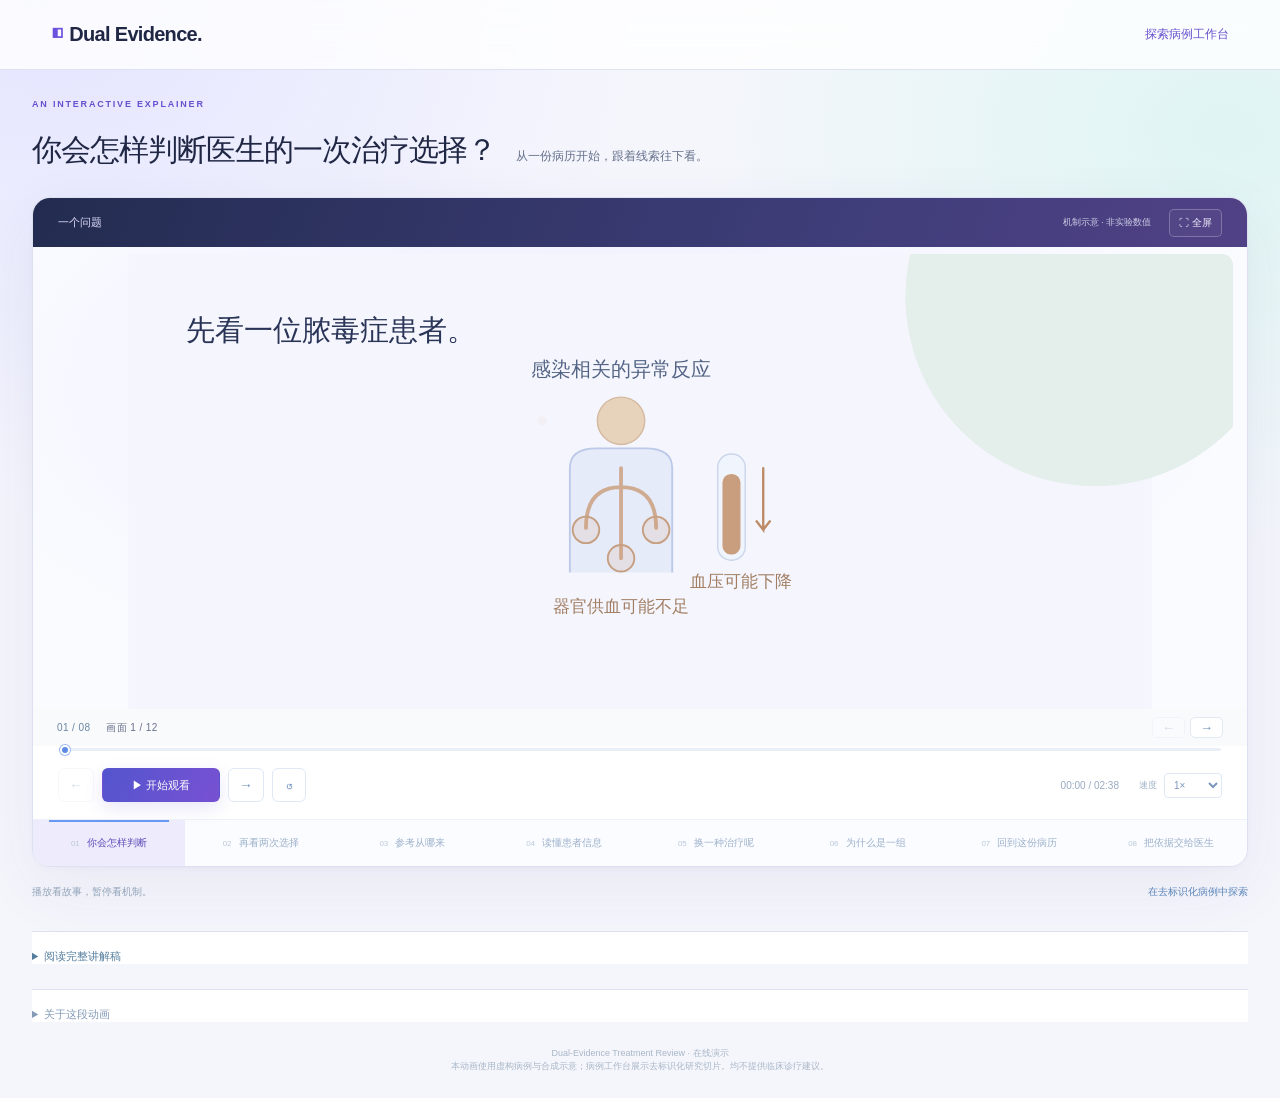
==== commit 7e6f217f: "Unify workbench and animation with indigo-violet visual theme" ====
--- a/mechanism.html
+++ b/mechanism.html
@@ -1,5 +1,6 @@
 <!doctype html>
-<html lang="zh-CN"><head><meta charset="utf-8"><meta name="viewport" content="width=device-width,initial-scale=1"><meta name="description" content="从一次医生的治疗选择出发，跟随病历中的线索理解双视角复盘。"><title>你会怎样判断这次治疗选择？— Dual Evidence</title><link rel="stylesheet" href="mechanism.css"><link rel="stylesheet" href="motion-design.css"><link rel="stylesheet" href="story-opening.css"><link rel="stylesheet" href="narration.css?v=casemotion20261106"><link rel="stylesheet" href="intro-storyboard.css?v=casemotion20261106"><link rel="stylesheet" href="crowd-frequency.css?v=casemotion20261106"><script defer src="crowd-frequency.js?v=casemotion20261106"></script><script defer src="motion-design.js?v=casemotion20261106"></script><link rel="stylesheet" href="dose-primer.css?v=casemotion20261106"><script defer src="dose-primer.js?v=casemotion20261106"></script><script defer src="intro-storyboard.js?v=casemotion20261106"></script><script defer src="story-opening.js?v=casemotion20261106"></script><script defer src="narration.js?v=casemotion20261106"></script><script defer src="cue-flow.js?v=casemotion20261106"></script><link rel="stylesheet" href="mechanism-story.css?v=casemotion20261106"><script defer src="mechanism-story.js?v=casemotion20261106"></script><script defer src="mechanism.js?v=casemotion20261106"></script></head>
+<html lang="zh-CN"><head><meta charset="utf-8"><meta name="viewport" content="width=device-width,initial-scale=1"><meta name="description" content="从一次医生的治疗选择出发，跟随病历中的线索理解双视角复盘。"><title>你会怎样判断这次治疗选择？— Dual Evidence</title><link rel="stylesheet" href="mechanism.css"><link rel="stylesheet" href="motion-design.css"><link rel="stylesheet" href="story-opening.css"><link rel="stylesheet" href="narration.css?v=casemotion20261106"><link rel="stylesheet" href="intro-storyboard.css?v=casemotion20261106"><link rel="stylesheet" href="crowd-frequency.css?v=casemotion20261106"><script defer src="crowd-frequency.js?v=casemotion20261106"></script><script defer src="motion-design.js?v=casemotion20261106"></script><link rel="stylesheet" href="dose-primer.css?v=casemotion20261106"><script defer src="dose-primer.js?v=casemotion20261106"></script><script defer src="intro-storyboard.js?v=casemotion20261106"></script><script defer src="story-opening.js?v=casemotion20261106"></script><script defer src="narration.js?v=casemotion20261106"></script><script defer src="cue-flow.js?v=casemotion20261106"></script><link rel="stylesheet" href="mechanism-story.css?v=casemotion20261106"><script defer src="mechanism-story.js?v=casemotion20261106"></script><script defer src="mechanism.js?v=casemotion20261106"></script><link rel="stylesheet" href="premium-theme.css?v=20261121">
+</head>
 <body>
 <header class="mg-header"><a href="index.html" class="brand"><span>◧</span> Dual Evidence.</a><a href="index.html#workbench">探索病例工作台</a></header>
 <main>
--- a/premium-theme.css
+++ b/premium-theme.css
@@ -0,0 +1,47 @@
+/* Shared visual layer. Data, layout and animation timing remain unchanged. */
+:root{--ink:#202744;--muted:#65708b;--green:#087f82;--line:#e0e4f0;--paper:#f5f6fc;--orange:#d77542;--soft:#edf7f7;--blue:#6754d9;--teal:#159b97;color:var(--ink);background:var(--paper)}
+body{background:radial-gradient(ellipse at 4% 0%,#e4e5ff 0%,transparent 34%),radial-gradient(ellipse at 96% 12%,#dff5f3 0%,transparent 31%),#f5f6fc;color:var(--ink)}
+.header,.mg-header{background:#ffffffc9;border-bottom:1px solid #dfe3f1;backdrop-filter:blur(18px)}
+.brand,.page-intro h1{color:#202744}.brand-icon,.brand span,.brand-dot{color:#6c52dc}
+.nav nav a:hover,.mg-header>a:last-child,.text-link{color:#6650ce}
+.eyebrow,.page-intro p{color:#6650ce;font-weight:700}.hero h1 span,.section-heading h2 span{color:#5553c8}
+.hero-sub,.page-intro>span{color:#65708b}.role-symbol{color:#6a57d4}.role-path>span{color:#b5b0d6}
+.primary,.controls .play{background:linear-gradient(120deg,#5355ce,#7851d2);color:#fff;border-color:transparent;box-shadow:0 6px 18px #6251cd24}
+.primary:hover,.controls .play:hover{background:linear-gradient(120deg,#4548b8,#6540c0);box-shadow:0 8px 22px #6251cd35}
+.secondary{border-color:#d9dced;background:#fff}.secondary:hover{background:#f0effc}
+.workbench,.film{border:1px solid #dce0f1;box-shadow:0 20px 65px #363b7412,0 2px 6px #363b7406;border-radius:18px}
+.wb-top,.film-top{background:linear-gradient(110deg,#232c50,#3e3d79 65%,#514186);color:#fff;border-bottom:0}
+.wb-top-sub,.film-top>span{color:#e1dffb}.film-top .schematic{color:#cccde6}.film-top button,.tour-play{color:#f3f2ff;border-color:#ffffff40;background:#ffffff08}
+.live-dot,.local i{background:#6ee0cf}.case-switch{background:#f9f9fe}.case-switch button[aria-pressed=true]{background:#f0edfc;border-color:#b9ade9;box-shadow:inset 3px 0 #7760d7}
+.case-switch button b{color:#303958}.stage-strip button[aria-pressed=true]{color:#6552c8}.stage-strip button[aria-pressed=true] i{background:#6552c8;border-color:#6552c8}
+.guide-bar{background:linear-gradient(90deg,#f0edfc,#edf8f8)}.guide-bar p{color:#5e6883}.focus-panel{box-shadow:inset 0 3px #8871dc}
+.patient-panel{background:#fafbff}.wb-grid>section{background:#fff}.history-values>div{border-color:#e8ebf4}
+.history-times button{background:#edf0f8}.history-times button[aria-pressed=true]{background:#5f55c5;color:#fff}
+.decision-box{background:#fff3e9;border-color:#f0cfb6}.decision-box strong{color:#ad5c31}.decision-box>span:last-child{color:#936c52}
+select{background:#f8f9fd;border-color:#dce1f0}.view-toggle{background:#f0f0f9}.view-toggle button[aria-pressed=true]{color:#4b479c;background:#fff}
+.action-cell{background:#f5f7fc;border-color:#e1e5f0}.action-cell.in-range{background:#dff3ef;border-color:#a9d9cf}.action-cell.can-compare{border-color:#278f83}
+.action-cell.prob-mode{background:rgba(112,89,205,var(--heat));color:#262544}.action-cell.unsupported{background:repeating-linear-gradient(135deg,#fafbfe,#fafbfe 5px,#e9edf4 5px,#e9edf4 6px);color:#8a94a9}
+.action-cell.documented{border-color:#d77542;background:#fff0e3;color:#a8562e}.action-cell.comparator{border-color:#078e86;background:#c3eae3}.action-cell.inspected{box-shadow:0 0 0 3px #7360ce22}
+.scope-display,.template-card,.research-grid>article,.learning{border-color:#dce1ef;background:#fff;box-shadow:0 10px 32px #30386108}
+.microscope-section{background:linear-gradient(135deg,#eff0fc,#edf8f7)}.micro-cases button[aria-pressed=true]{background:#eeebfb;border-color:#ad9fdf}
+.set-row[aria-pressed=true]{background:#edf7f5}.set-explanation,.scope-summary{background:#f5f6fc}.template-tag{background:#eeebfa;color:#5e4ea8}
+.packet{background:#f7f7fe;border-color:#dce1ef}.packet-heading,.wb-bottom{background:#f8f9fd}.toast{background:#292e50}.footer{border-color:#dfe3f0}
+.mechanism-link{background:linear-gradient(120deg,#ededff,#f0f7ff 55%,#e6f5f2);border-color:#d4d6f0;box-shadow:0 7px 24px #4b4f9d0b}.mechanism-play{background:linear-gradient(135deg,#5a59cc,#8862d6);color:#fff}.mechanism-open{color:#6050b9}
+/* Animation: the same brand palette, with stable semantic colors. */
+.stage,.stage.ms-stage{background:radial-gradient(ellipse at 45% 30%,#eeedff,transparent 70%),#fafbff}.ms-paper,.ib-paper{fill:#f5f6fd}
+.ms-title,.ib-title,.story-headline,.dp-context-title{fill:#293457}.ms-kicker,.ms-foot,.ib-small,.story-legend{fill:#69758d}
+.ms-label,.ib-label,.dp-explain,.dp-context-question{fill:#374669}.ms-sub,.dp-name,.dp-axis-label{fill:#62718a}
+.ms-page,.ms-output,.dp-card,.ib-record,.ib-file-page,.story-case-bg{fill:#fff;stroke:#d0d6eb}.ms-page.back{fill:#e9eaf8}
+.ms-summary-halo{fill:#eae5ff;stroke:#c1b2ef}.ms-fragment,.ms-practice-bar,.ib-bar,.bar.blue{fill:#8470d7}
+.ms-dose,.ib-treatment,.dp-dose-knob{fill:#dc9466}.ms-trace,.ms-direction,.ms-bracket{stroke:#239c94}
+.ms-level.supported{fill:#2aa799;stroke:#0e897f}.ms-band,.story-range,.ib-range{fill:#b1e5d6;stroke:#54b9a5}.ms-chip{fill:#eeedf9;stroke:#d4cbed}
+.ms-link{stroke:#c1b5e1}.ms-link-dot{fill:#8170cc}.ms-axis{stroke:#cad1e4}
+.dp-vessel{fill:#f0f4fc;stroke:#cbd6eb}.dp-water{fill:#65b9be}.dp-treatment-icon{stroke:#6585c6}.dp-human-body,.dp-patient{fill:#e6ebfa;stroke:#bcc9e7}
+.dp-sepsis-label{fill:#536485}.dp-level-box{fill:#edf0fa;stroke:#c8d1e8}.dp-level-number{fill:#344966}
+.ib-state-card,.ib-response-card{fill:#f5fafc;stroke:#b9d8df}.ib-choice{fill:#f1eefa;stroke:#c1b4e4}.ib-correct{fill:#fff1e5;stroke:#e0b797}
+.ib-active .ib-state-card{stroke:#28a393}.ib-reference-title,.story-bottom{fill:#3f527c}
+.caption-row{background:linear-gradient(90deg,#f6f4ff,#f7fbff);border-top:1px solid #e4e3f2}.caption-row p{color:#354363}
+.chapters button[aria-pressed=true],.chapters button[aria-current=true]{background:#eeebfc;color:#5e4bb8;border-color:#c7b9ee}
+.notes,.detail{background:#fff;border-color:#dce0ef}.detail::backdrop{background:#17213d70;backdrop-filter:blur(5px)}
+.story-controls button[aria-pressed=true]{color:#5c4caf;background:#fff}.progress-track input{accent-color:#7360d4}.narration-meta{color:#69708c}
+@media(prefers-reduced-motion:reduce){html{scroll-behavior:auto}}
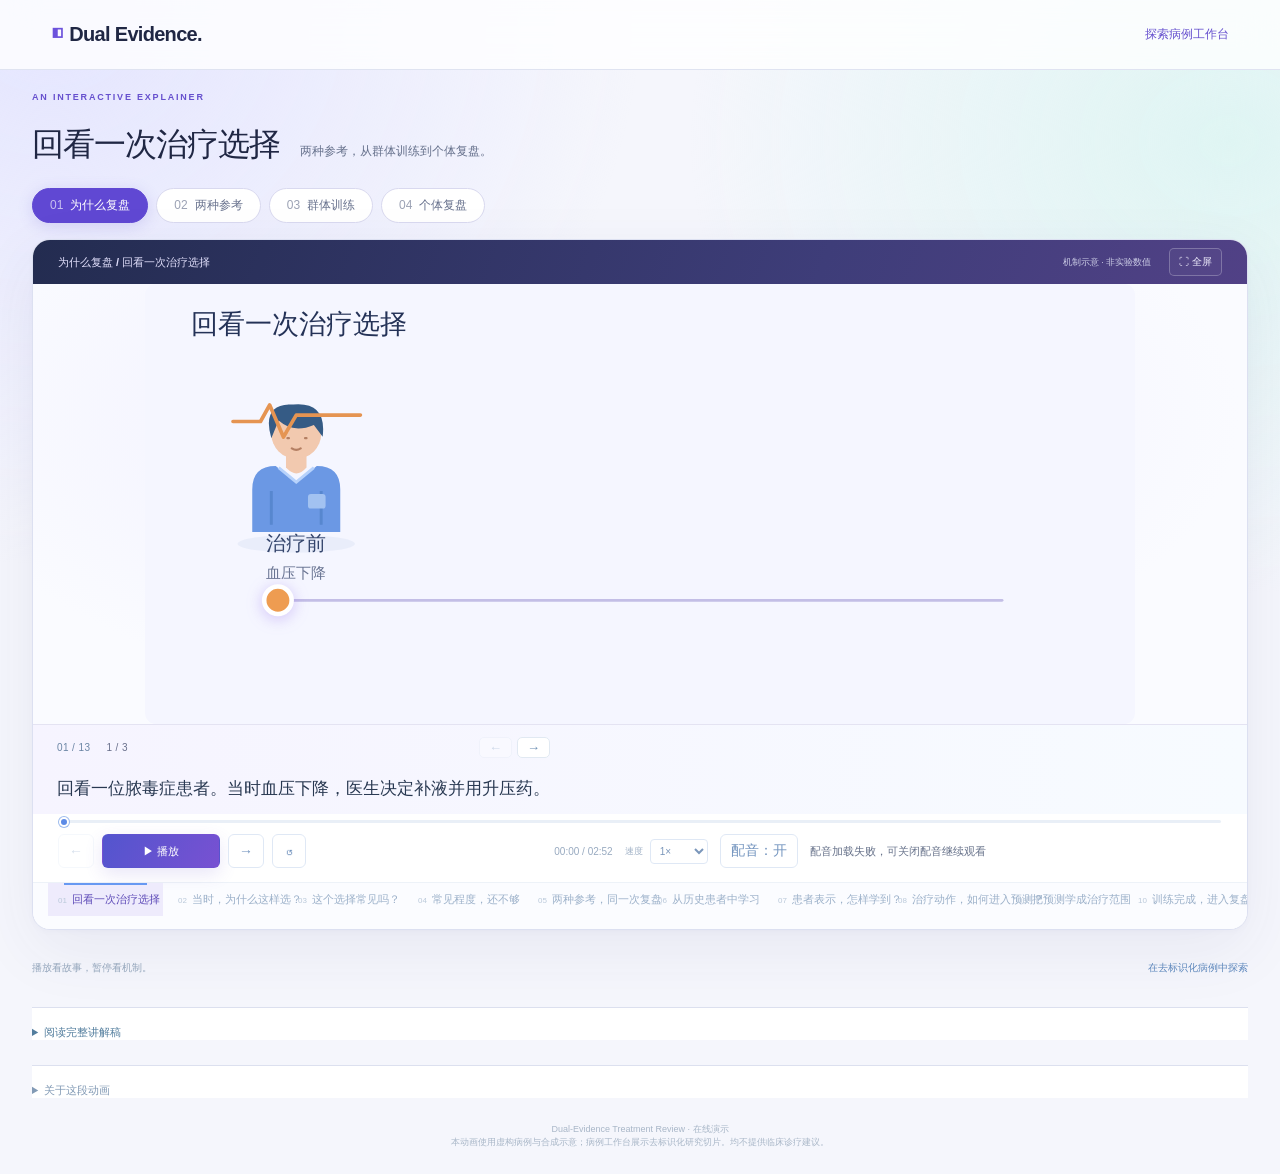
==== commit d1d0e735: "Add voice-synchronized 13-scene treatment-review story" ====
--- a/mechanism.html
+++ b/mechanism.html
@@ -1,5 +1,6 @@
 <!doctype html>
-<html lang="zh-CN"><head><meta charset="utf-8"><meta name="viewport" content="width=device-width,initial-scale=1"><meta name="description" content="从一次医生的治疗选择出发，跟随病历中的线索理解双视角复盘。"><title>你会怎样判断这次治疗选择？— Dual Evidence</title><link rel="stylesheet" href="mechanism.css"><link rel="stylesheet" href="motion-design.css"><link rel="stylesheet" href="story-opening.css"><link rel="stylesheet" href="narration.css?v=casemotion20261106"><link rel="stylesheet" href="intro-storyboard.css?v=casemotion20261106"><link rel="stylesheet" href="crowd-frequency.css?v=casemotion20261106"><script defer src="crowd-frequency.js?v=casemotion20261106"></script><script defer src="motion-design.js?v=casemotion20261106"></script><link rel="stylesheet" href="dose-primer.css?v=casemotion20261106"><script defer src="dose-primer.js?v=casemotion20261106"></script><script defer src="intro-storyboard.js?v=casemotion20261106"></script><script defer src="story-opening.js?v=casemotion20261106"></script><script defer src="narration.js?v=casemotion20261106"></script><script defer src="cue-flow.js?v=casemotion20261106"></script><link rel="stylesheet" href="mechanism-story.css?v=casemotion20261106"><script defer src="mechanism-story.js?v=casemotion20261106"></script><script defer src="mechanism.js?v=casemotion20261106"></script><link rel="stylesheet" href="premium-theme.css?v=20261121">
+<html lang="zh-CN"><head><meta charset="utf-8"><meta name="viewport" content="width=device-width,initial-scale=1"><meta name="description" content="从一次医生的治疗选择出发，跟随病历中的线索理解双视角复盘。"><title>你会怎样判断这次治疗选择？— Dual Evidence</title><link rel="stylesheet" href="mechanism.css"><link rel="stylesheet" href="motion-design.css"><link rel="stylesheet" href="story-opening.css"><link rel="stylesheet" href="narration.css?v=casemotion20261106"><link rel="stylesheet" href="intro-storyboard.css?v=casemotion20261106"><link rel="stylesheet" href="crowd-frequency.css?v=casemotion20261106"><script defer src="crowd-frequency.js?v=casemotion20261106"></script><script defer src="motion-design.js?v=casemotion20261106"></script><link rel="stylesheet" href="dose-primer.css?v=casemotion20261106"><script defer src="dose-primer.js?v=casemotion20261106"></script><script defer src="intro-storyboard.js?v=casemotion20261106"></script><script defer src="story-opening.js?v=casemotion20261106"></script><script defer src="narration.js?v=casemotion20261106"></script><script defer src="cue-flow.js?v=casemotion20261106"></script><link rel="stylesheet" href="mechanism-story.css?v=casemotion20261106"><script defer src="mechanism-story.js?v=casemotion20261106"></script><script defer src="story-film-data.js?v=story13"></script><script defer src="story-voice-timing.js?v=story13"></script><script defer src="mechanism.js?v=story13"></script><script defer src="story-film.js?v=story13"></script><link rel="stylesheet" href="premium-theme.css?v=20261121">
+<link rel="stylesheet" href="story-film.css?v=story13">
 </head>
 <body>
 <header class="mg-header"><a href="index.html" class="brand"><span>◧</span> Dual Evidence.</a><a href="index.html#workbench">探索病例工作台</a></header>
--- a/story-film.css
+++ b/story-film.css
@@ -0,0 +1,14 @@
+/* Narrative edition: strong act distinction, short voice-synced beats. */
+.story-edition .page-intro{padding:22px 0 20px}.story-edition .page-intro h1{font-size:clamp(23px,2.6vw,32px)}
+.story-route{display:flex;gap:8px;align-items:center;margin:0 0 16px;flex-wrap:wrap}.story-route button{border:1px solid #d9d9ef;border-radius:20px;padding:8px 17px;background:#fff;color:#66708c;font-size:12px}.story-route button[aria-current=true]{background:#6048d3;color:#fff;border-color:#6048d3;box-shadow:0 3px 15px #6655ce30}.story-route button[data-act="3"][aria-current=true]{background:#008e85;border-color:#008e85}.story-route span{font-size:12px;opacity:.65;margin-right:7px}
+.story-edition .film-top{height:44px}.story-edition .stage{padding:0 10px}.story-edition .stage svg{max-height:440px;aspect-ratio:1080/480;overflow:hidden}.story-edition .stage.ms-stage svg{max-height:440px;aspect-ratio:1080/480}.story-edition .stage.ms-stage{padding:0 10px}
+.story-edition .caption-row{min-height:88px;padding:12px 24px;display:grid;gap:7px}.story-edition #caption{font-size:17px;line-height:1.6;max-width:950px;margin:0 auto;text-align:center;color:#283851}.story-edition .narration-meta{font-size:10px}.story-edition .controls{padding-top:7px;padding-bottom:14px}.story-edition .progress-track{padding-top:4px;padding-bottom:4px}.story-edition .chapters{display:flex;overflow:auto;gap:5px;padding:0 15px 13px}.story-edition .chapters button{min-width:115px;padding:9px 10px;white-space:nowrap;font-size:11px}.story-edition .chapters button span{margin-right:5px}
+.story-edition #camera,.story-edition #story-controls{display:none!important}.story-edition .under-film{margin-top:13px}.story-voice{border:1px solid #d7d5ec;background:#fff;border-radius:7px;color:#5747a9;padding:8px 11px;font-size:12px}.story-voice[aria-pressed=false]{color:#68738b}.voice-status{font-size:11px;color:#68738b;margin-right:auto}.story-edition .controls{gap:12px;flex-wrap:wrap}.story-end{display:flex;justify-content:center;padding:16px;background:#eff8f8}.story-end a{background:#008d85;color:#fff;border-radius:24px;padding:12px 24px;font-size:14px}.story-end[hidden]{display:none}
+.story-edition .film[data-act="3"] .film-top{background:linear-gradient(110deg,#123f50,#066c72,#008e85)}
+.story-edition .film[data-act="2"] .film-top{background:linear-gradient(110deg,#26234f,#5134af,#7547de)}
+.sf-paper{fill:#f5f6ff}.sf-card{fill:#fff;stroke:#d4d8ed;stroke-width:1.5}.sf-muted{fill:#6a7593;font-size:16px}.sf-title{fill:#243257;font-size:29px;font-weight:650}.sf-label{fill:#34456c;font-size:22px;font-weight:550}.sf-strong{fill:#6d42d7;font-size:25px;font-weight:650}.sf-rule{fill:#e9e3ff;stroke:#b4a0ed;stroke-width:1.5}.sf-green{fill:#ddf6ed;stroke:#5dbba7;stroke-width:1.5}.sf-orange{fill:#fff0e3;stroke:#eca671;stroke-width:1.5}.sf-line{stroke:#c3bee6;stroke-width:3;fill:none;stroke-linecap:round}.sf-trace{stroke:#7652db;stroke-width:4;fill:none;stroke-linecap:round;stroke-linejoin:round}.sf-trace.teal{stroke:#009a8c}.sf-trace.orange{stroke:#e59452}.sf-dot{fill:#7851d9}.sf-dose{fill:#ee9c51}.sf-lock{stroke:white;stroke-width:4;fill:none;stroke-linecap:round}.sf-model{fill:#6545ca;stroke:#ad91ee;stroke-width:2}.sf-white{fill:white;font-size:24px;font-weight:600}.sf-note{fill:#78829b;font-size:14px}.sf-token{filter:drop-shadow(0 3px 8px #7d4be84a)}.sf-grid{stroke:#c8c8e9;stroke-width:1;opacity:.28}.sf-training{fill:#604ac4;font-size:14px;font-weight:600}.sf-badge{fill:#6448c5}.sf-badge-text{fill:#fff;font-size:16px}.sf-frame{stroke:#a99be0;fill:none;stroke-width:2}.sf-absence{fill:#fafbfe;stroke:#aab3c7;stroke-dasharray:6 6;stroke-width:2}
+.story-edition .stage [data-at]{will-change:transform,opacity}.story-edition .story-heading{font-size:29px}.story-edition .ms-title{font-size:29px}.story-edition .ms-paper,.story-edition .ib-paper{fill:#f4f3ff}.story-edition .ib-bar,.story-edition .ms-practice-bar{fill:#8054dc}.story-edition .ms-band{fill:#66d1b0;stroke:#119a82}.story-edition .ms-summary-halo{fill:#ded2ff;stroke:#aa87eb}.story-edition .gru-core>rect{fill:#6543ce}.story-edition .bar.blue{fill:#835bd6}.story-edition .draw.blue{stroke:#7446d5}.story-edition .draw.teal{stroke:#009c91}.story-edition .bar.orange,.story-edition .draw.orange{stroke:#e99450}
+@media(max-width:600px){.story-route{gap:5px}.story-route button{padding:7px 10px;font-size:11px}.story-route span{display:none}.story-edition main{padding:0 12px}.story-edition .page-intro>span{display:none}.story-edition .stage svg,.story-edition .stage.ms-stage svg{max-height:none;aspect-ratio:540/600}.story-edition .caption-row{padding:10px 12px;min-height:100px}.story-edition #caption{font-size:15px}.story-edition .voice-status{display:none}.story-edition .controls{gap:6px;padding:8px 12px}.story-edition .story-voice{font-size:11px;padding:7px}.story-edition .chapters button{min-width:100px}.story-edition .film-top{padding:0 13px}.story-edition .schematic{font-size:8px}}
+.story-edition .stage>svg{animation:film-cut .25s ease-out}@keyframes film-cut{from{opacity:.65}to{opacity:1}}
+@media(min-width:601px) and (max-height:850px){.story-edition .mg-header{height:50px}.story-edition .page-intro{padding:13px 0;gap:15px}.story-edition .page-intro p{display:none}.story-edition .page-intro h1{font-size:26px}.story-route{margin-bottom:10px}.story-route button{padding:6px 14px}.story-edition .stage svg,.story-edition .stage.ms-stage svg{height:calc(100dvh - 405px);max-height:400px}.story-edition .caption-row{min-height:72px;padding:8px 24px;gap:4px}.story-edition .chapters{padding-bottom:7px}.story-edition .film:fullscreen .stage svg{height:58vh;max-height:58vh}}
+@media(prefers-reduced-motion:reduce){.story-edition [data-at]{will-change:auto}.story-edition .scene-root,.story-edition .stage>svg{animation:none}}
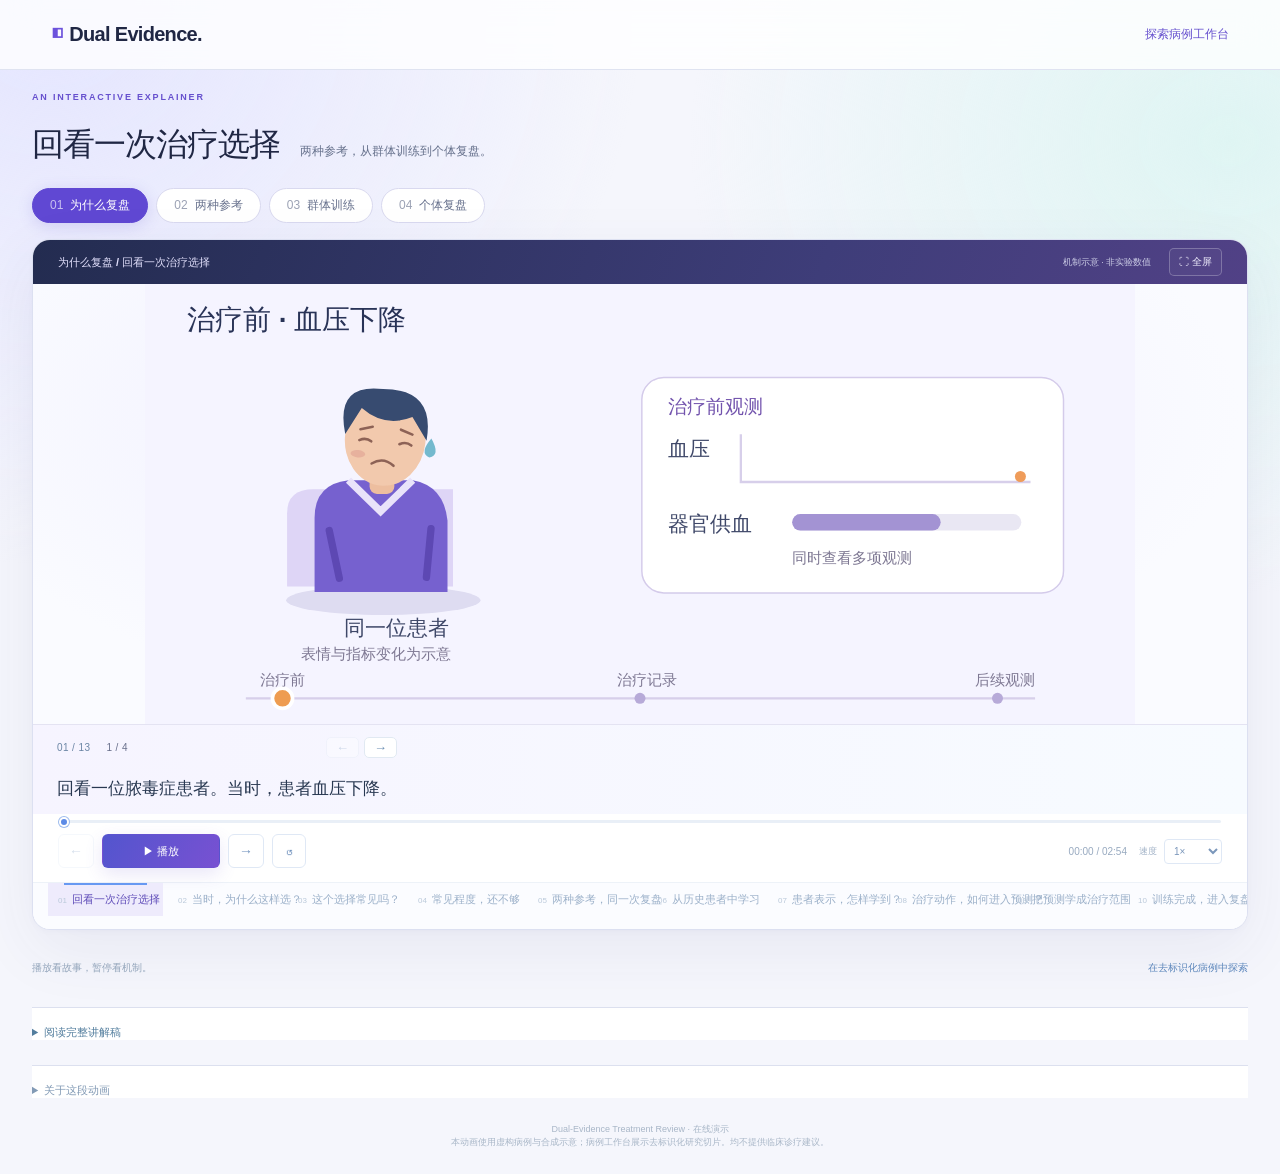
==== commit fb85f9f6: "Rebuild opening around patient changes and retrospective evidence; remove narration" ====
--- a/mechanism.html
+++ b/mechanism.html
@@ -1,6 +1,6 @@
 <!doctype html>
-<html lang="zh-CN"><head><meta charset="utf-8"><meta name="viewport" content="width=device-width,initial-scale=1"><meta name="description" content="从一次医生的治疗选择出发，跟随病历中的线索理解双视角复盘。"><title>你会怎样判断这次治疗选择？— Dual Evidence</title><link rel="stylesheet" href="mechanism.css"><link rel="stylesheet" href="motion-design.css"><link rel="stylesheet" href="story-opening.css"><link rel="stylesheet" href="narration.css?v=casemotion20261106"><link rel="stylesheet" href="intro-storyboard.css?v=casemotion20261106"><link rel="stylesheet" href="crowd-frequency.css?v=casemotion20261106"><script defer src="crowd-frequency.js?v=casemotion20261106"></script><script defer src="motion-design.js?v=casemotion20261106"></script><link rel="stylesheet" href="dose-primer.css?v=casemotion20261106"><script defer src="dose-primer.js?v=casemotion20261106"></script><script defer src="intro-storyboard.js?v=casemotion20261106"></script><script defer src="story-opening.js?v=casemotion20261106"></script><script defer src="narration.js?v=casemotion20261106"></script><script defer src="cue-flow.js?v=casemotion20261106"></script><link rel="stylesheet" href="mechanism-story.css?v=casemotion20261106"><script defer src="mechanism-story.js?v=casemotion20261106"></script><script defer src="story-film-data.js?v=story13"></script><script defer src="story-voice-timing.js?v=story13"></script><script defer src="mechanism.js?v=story13"></script><script defer src="story-film.js?v=story13"></script><link rel="stylesheet" href="premium-theme.css?v=20261121">
-<link rel="stylesheet" href="story-film.css?v=story13">
+<html lang="zh-CN"><head><meta charset="utf-8"><meta name="viewport" content="width=device-width,initial-scale=1"><meta name="description" content="从一次医生的治疗选择出发，跟随病历中的线索理解双视角复盘。"><title>你会怎样判断这次治疗选择？— Dual Evidence</title><link rel="stylesheet" href="mechanism.css"><link rel="stylesheet" href="motion-design.css"><link rel="stylesheet" href="story-opening.css"><link rel="stylesheet" href="narration.css?v=casemotion20261106"><link rel="stylesheet" href="intro-storyboard.css?v=casemotion20261106"><link rel="stylesheet" href="crowd-frequency.css?v=casemotion20261106"><script defer src="crowd-frequency.js?v=casemotion20261106"></script><script defer src="motion-design.js?v=casemotion20261106"></script><link rel="stylesheet" href="dose-primer.css?v=casemotion20261106"><script defer src="dose-primer.js?v=casemotion20261106"></script><script defer src="intro-storyboard.js?v=casemotion20261106"></script><script defer src="story-opening.js?v=casemotion20261106"></script><script defer src="narration.js?v=casemotion20261106"></script><script defer src="cue-flow.js?v=casemotion20261106"></script><link rel="stylesheet" href="mechanism-story.css?v=casemotion20261106"><script defer src="mechanism-story.js?v=casemotion20261106"></script><script defer src="story-film-data.js?v=opening15"></script><script defer src="story-voice-timing.js?v=story13"></script><script defer src="mechanism.js?v=story13"></script><script defer src="opening-story-v2.js?v=opening15"></script><script defer src="story-film.js?v=opening15"></script><link rel="stylesheet" href="premium-theme.css?v=20261121">
+<link rel="stylesheet" href="story-film.css?v=opening15">
 </head>
 <body>
 <header class="mg-header"><a href="index.html" class="brand"><span>◧</span> Dual Evidence.</a><a href="index.html#workbench">探索病例工作台</a></header>
--- a/story-film.css
+++ b/story-film.css
@@ -1,4 +1,6 @@
 /* Narrative edition: strong act distinction, short voice-synced beats. */
+.os-title{fill:#293357;font-size:30px;font-weight:650}.os-label{fill:#3f4869;font-size:23px;font-weight:550}.os-sub{fill:#7253ad;font-size:21px;font-weight:650}.os-small{fill:#675c83;font-size:19px}.os-note{fill:#7e7893;font-size:16px}.os-white{fill:white;font-size:24px;font-weight:650}.os-panel{fill:#fff;stroke:#d4cbea;stroke-width:1.6}.os-face{fill:none;stroke:#8d6256;stroke-width:2.8;stroke-linecap:round}.os-axis{fill:none;stroke:#d7cfea;stroke-width:2.5}.os-trace{fill:none;stroke:#dc9361;stroke-width:4;stroke-linecap:round;stroke-linejoin:round}
+@media(max-width:600px){.story-edition .stage:has(.opening-story-v2) svg{aspect-ratio:540/660}}
 .story-edition .page-intro{padding:22px 0 20px}.story-edition .page-intro h1{font-size:clamp(23px,2.6vw,32px)}
 .story-route{display:flex;gap:8px;align-items:center;margin:0 0 16px;flex-wrap:wrap}.story-route button{border:1px solid #d9d9ef;border-radius:20px;padding:8px 17px;background:#fff;color:#66708c;font-size:12px}.story-route button[aria-current=true]{background:#6048d3;color:#fff;border-color:#6048d3;box-shadow:0 3px 15px #6655ce30}.story-route button[data-act="3"][aria-current=true]{background:#008e85;border-color:#008e85}.story-route span{font-size:12px;opacity:.65;margin-right:7px}
 .story-edition .film-top{height:44px}.story-edition .stage{padding:0 10px}.story-edition .stage svg{max-height:440px;aspect-ratio:1080/480;overflow:hidden}.story-edition .stage.ms-stage svg{max-height:440px;aspect-ratio:1080/480}.story-edition .stage.ms-stage{padding:0 10px}
@@ -10,5 +12,6 @@
 .story-edition .stage [data-at]{will-change:transform,opacity}.story-edition .story-heading{font-size:29px}.story-edition .ms-title{font-size:29px}.story-edition .ms-paper,.story-edition .ib-paper{fill:#f4f3ff}.story-edition .ib-bar,.story-edition .ms-practice-bar{fill:#8054dc}.story-edition .ms-band{fill:#66d1b0;stroke:#119a82}.story-edition .ms-summary-halo{fill:#ded2ff;stroke:#aa87eb}.story-edition .gru-core>rect{fill:#6543ce}.story-edition .bar.blue{fill:#835bd6}.story-edition .draw.blue{stroke:#7446d5}.story-edition .draw.teal{stroke:#009c91}.story-edition .bar.orange,.story-edition .draw.orange{stroke:#e99450}
 @media(max-width:600px){.story-route{gap:5px}.story-route button{padding:7px 10px;font-size:11px}.story-route span{display:none}.story-edition main{padding:0 12px}.story-edition .page-intro>span{display:none}.story-edition .stage svg,.story-edition .stage.ms-stage svg{max-height:none;aspect-ratio:540/600}.story-edition .caption-row{padding:10px 12px;min-height:100px}.story-edition #caption{font-size:15px}.story-edition .voice-status{display:none}.story-edition .controls{gap:6px;padding:8px 12px}.story-edition .story-voice{font-size:11px;padding:7px}.story-edition .chapters button{min-width:100px}.story-edition .film-top{padding:0 13px}.story-edition .schematic{font-size:8px}}
 .story-edition .stage>svg{animation:film-cut .25s ease-out}@keyframes film-cut{from{opacity:.65}to{opacity:1}}
+@media(max-width:600px){.story-edition .stage svg,.story-edition .stage.ms-stage svg{height:auto;min-width:0}.story-edition .stage:has(.story-svg) svg{aspect-ratio:540/480}.story-edition .page-intro p{display:none}}
 @media(min-width:601px) and (max-height:850px){.story-edition .mg-header{height:50px}.story-edition .page-intro{padding:13px 0;gap:15px}.story-edition .page-intro p{display:none}.story-edition .page-intro h1{font-size:26px}.story-route{margin-bottom:10px}.story-route button{padding:6px 14px}.story-edition .stage svg,.story-edition .stage.ms-stage svg{height:calc(100dvh - 405px);max-height:400px}.story-edition .caption-row{min-height:72px;padding:8px 24px;gap:4px}.story-edition .chapters{padding-bottom:7px}.story-edition .film:fullscreen .stage svg{height:58vh;max-height:58vh}}
 @media(prefers-reduced-motion:reduce){.story-edition [data-at]{will-change:auto}.story-edition .scene-root,.story-edition .stage>svg{animation:none}}
